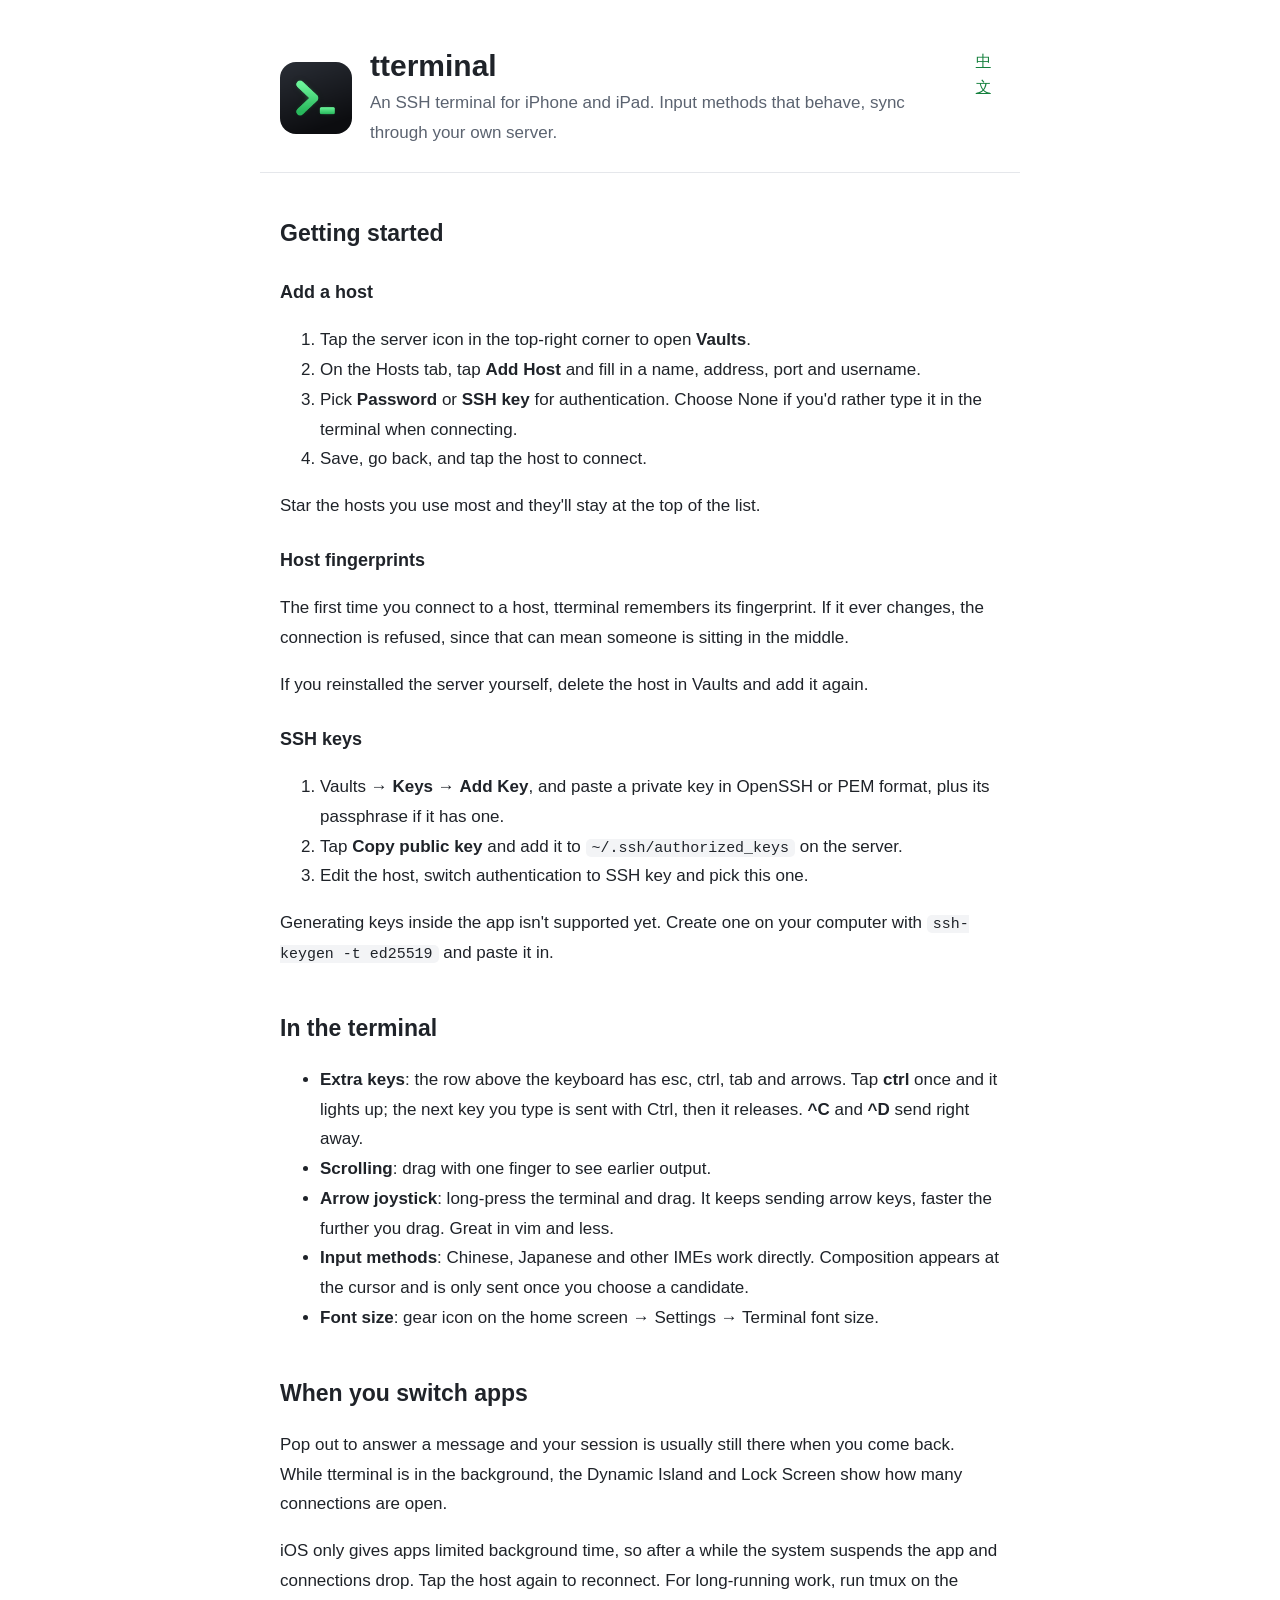
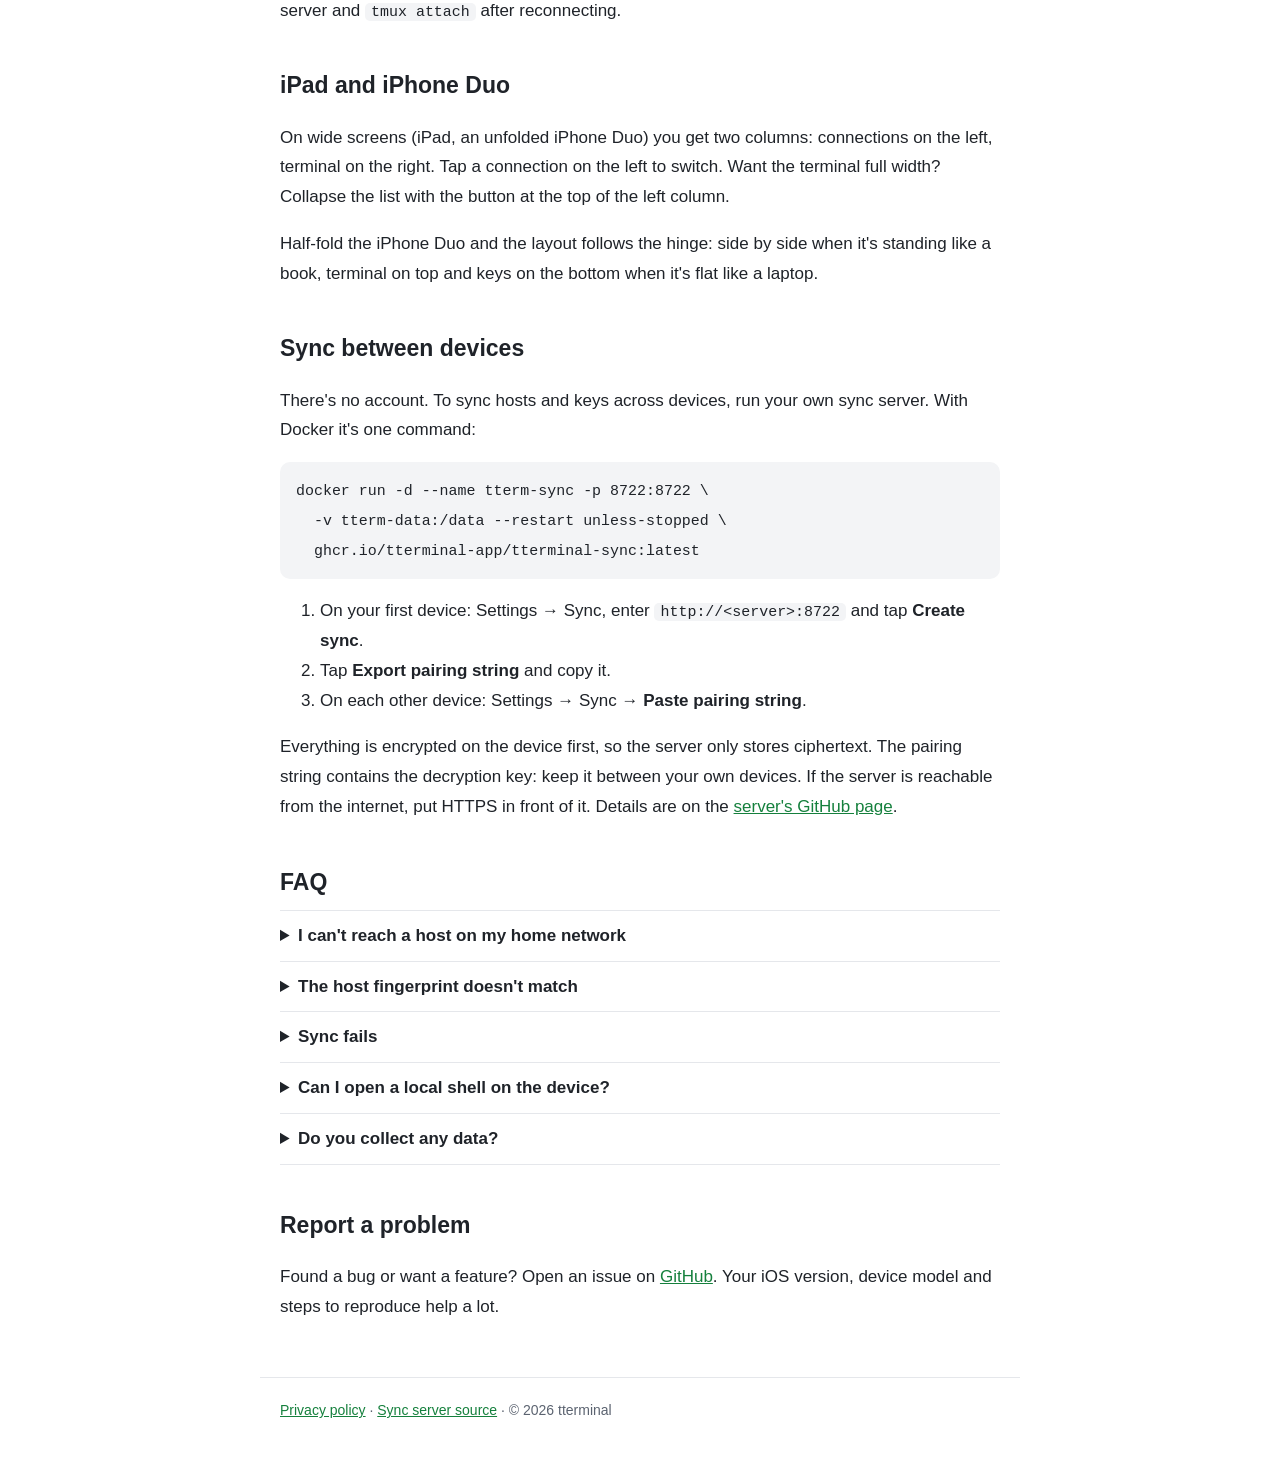
==== docs/en/index.html @ 8f226e0b "Initial release of the tterminal sync server Self-hosted, zero-knowledge sync for tterminal: the ser" ====
<!doctype html>
<html lang="en">
<head>
<meta charset="utf-8">
<meta name="viewport" content="width=device-width, initial-scale=1">
<title>tterminal Help</title>
<meta name="description" content="tterminal, an SSH terminal for iPhone and iPad. Getting started, self-hosted sync and FAQ.">
<link rel="icon" href="../icon.png">
<link rel="stylesheet" href="../style.css">
</head>
<body>
<header>
  <img src="../icon.png" alt="" width="72" height="72">
  <div>
    <h1>tterminal</h1>
    <p>An SSH terminal for iPhone and iPad. Input methods that behave, sync through your own server.</p>
  </div>
  <nav><a href="../">中文</a></nav>
</header>

<main>
<section>
  <h2>Getting started</h2>
  <h3>Add a host</h3>
  <ol>
    <li>Tap the server icon in the top-right corner to open <b>Vaults</b>.</li>
    <li>On the Hosts tab, tap <b>Add Host</b> and fill in a name, address, port and username.</li>
    <li>Pick <b>Password</b> or <b>SSH key</b> for authentication. Choose None if you'd rather type it in the terminal when connecting.</li>
    <li>Save, go back, and tap the host to connect.</li>
  </ol>
  <p>Star the hosts you use most and they'll stay at the top of the list.</p>

  <h3>Host fingerprints</h3>
  <p>The first time you connect to a host, tterminal remembers its fingerprint. If it ever changes, the connection is refused, since that can mean someone is sitting in the middle.</p>
  <p>If you reinstalled the server yourself, delete the host in Vaults and add it again.</p>

  <h3>SSH keys</h3>
  <ol>
    <li>Vaults → <b>Keys</b> → <b>Add Key</b>, and paste a private key in OpenSSH or PEM format, plus its passphrase if it has one.</li>
    <li>Tap <b>Copy public key</b> and add it to <code>~/.ssh/authorized_keys</code> on the server.</li>
    <li>Edit the host, switch authentication to SSH key and pick this one.</li>
  </ol>
  <p>Generating keys inside the app isn't supported yet. Create one on your computer with <code>ssh-keygen -t ed25519</code> and paste it in.</p>
</section>

<section>
  <h2>In the terminal</h2>
  <ul>
    <li><b>Extra keys</b>: the row above the keyboard has esc, ctrl, tab and arrows. Tap <b>ctrl</b> once and it lights up; the next key you type is sent with Ctrl, then it releases. <b>^C</b> and <b>^D</b> send right away.</li>
    <li><b>Scrolling</b>: drag with one finger to see earlier output.</li>
    <li><b>Arrow joystick</b>: long-press the terminal and drag. It keeps sending arrow keys, faster the further you drag. Great in vim and less.</li>
    <li><b>Input methods</b>: Chinese, Japanese and other IMEs work directly. Composition appears at the cursor and is only sent once you choose a candidate.</li>
    <li><b>Font size</b>: gear icon on the home screen → Settings → Terminal font size.</li>
  </ul>
</section>

<section>
  <h2>When you switch apps</h2>
  <p>Pop out to answer a message and your session is usually still there when you come back. While tterminal is in the background, the Dynamic Island and Lock Screen show how many connections are open.</p>
  <p>iOS only gives apps limited background time, so after a while the system suspends the app and connections drop. Tap the host again to reconnect. For long-running work, run tmux on the server and <code>tmux attach</code> after reconnecting.</p>
</section>

<section>
  <h2>iPad and iPhone Duo</h2>
  <p>On wide screens (iPad, an unfolded iPhone Duo) you get two columns: connections on the left, terminal on the right. Tap a connection on the left to switch. Want the terminal full width? Collapse the list with the button at the top of the left column.</p>
  <p>Half-fold the iPhone Duo and the layout follows the hinge: side by side when it's standing like a book, terminal on top and keys on the bottom when it's flat like a laptop.</p>
</section>

<section>
  <h2>Sync between devices</h2>
  <p>There's no account. To sync hosts and keys across devices, run your own sync server. With Docker it's one command:</p>
  <pre><code>docker run -d --name tterm-sync -p 8722:8722 \
  -v tterm-data:/data --restart unless-stopped \
  ghcr.io/tterminal-app/tterminal-sync:latest</code></pre>
  <ol>
    <li>On your first device: Settings → Sync, enter <code>http://&lt;server&gt;:8722</code> and tap <b>Create sync</b>.</li>
    <li>Tap <b>Export pairing string</b> and copy it.</li>
    <li>On each other device: Settings → Sync → <b>Paste pairing string</b>.</li>
  </ol>
  <p>Everything is encrypted on the device first, so the server only stores ciphertext. The pairing string contains the decryption key: keep it between your own devices. If the server is reachable from the internet, put HTTPS in front of it. Details are on the <a href="https://github.com/tterminal-app/tterminal-sync">server's GitHub page</a>.</p>
</section>

<section>
  <h2>FAQ</h2>
  <details>
    <summary>I can't reach a host on my home network</summary>
    <p>Go to <b>Settings → Privacy &amp; Security → Local Network</b> on your iPhone and make sure tterminal is on. iOS asks the first time you connect to a local host; if you tapped Don't Allow, turn it on here.</p>
  </details>
  <details>
    <summary>The host fingerprint doesn't match</summary>
    <p>The host is presenting a different identity than last time. If you reinstalled or replaced it, delete it in Vaults and add it again. If you didn't change anything, don't connect until you've checked your network.</p>
  </details>
  <details>
    <summary>Sync fails</summary>
    <p>First check the phone can reach the server: open <code>http://&lt;server&gt;:8722/v1/health</code> in Safari and you should see <code>{"ok":true,...}</code>. A server on your LAN also needs the Local Network permission above.</p>
  </details>
  <details>
    <summary>Can I open a local shell on the device?</summary>
    <p>No. iOS doesn't let apps run other programs, so on iPhone and iPad tterminal is an SSH client only.</p>
  </details>
  <details>
    <summary>Do you collect any data?</summary>
    <p>No. There's no account, no analytics and no ads. Hosts and keys stay on your device, and with sync on they only go, encrypted, to your own server. See the <a href="../privacy.html#en">privacy policy</a>.</p>
  </details>
</section>

<section>
  <h2>Report a problem</h2>
  <p>Found a bug or want a feature? Open an issue on <a href="https://github.com/tterminal-app/tterminal-sync/issues">GitHub</a>. Your iOS version, device model and steps to reproduce help a lot.</p>
</section>
</main>

<footer>
  <a href="../privacy.html#en">Privacy policy</a> · <a href="https://github.com/tterminal-app/tterminal-sync">Sync server source</a> · © 2026 tterminal
</footer>
</body>
</html>
---- docs/style.css ----
:root {
  --bg: #ffffff;
  --fg: #1f2329;
  --muted: #5b6370;
  --line: #e5e7eb;
  --code-bg: #f3f4f6;
  --accent: #15803d;
}
@media (prefers-color-scheme: dark) {
  :root {
    --bg: #121418;
    --fg: #e5e7eb;
    --muted: #9ca3af;
    --line: #2a2e36;
    --code-bg: #1d2127;
    --accent: #4ade80;
  }
}
* { box-sizing: border-box; }
body {
  margin: 0;
  background: var(--bg);
  color: var(--fg);
  font: 17px/1.75 -apple-system, BlinkMacSystemFont, "PingFang TC", "Noto Sans TC", "Segoe UI", sans-serif;
}
header, main, footer { max-width: 760px; margin: 0 auto; padding: 0 20px; }
header {
  display: flex; align-items: center; gap: 18px;
  padding-top: 48px; padding-bottom: 24px; border-bottom: 1px solid var(--line);
}
header img { border-radius: 16px; flex: none; }
header h1 { margin: 0; font-size: 30px; line-height: 1.2; }
header p { margin: 4px 0 0; color: var(--muted); }
header nav { margin-left: auto; align-self: flex-start; font-size: 15px; }
h2 { font-size: 23px; margin: 40px 0 8px; }
h3 { font-size: 18px; margin: 24px 0 4px; }
a { color: var(--accent); }
code { background: var(--code-bg); border-radius: 5px; padding: 1px 6px; font: 0.88em ui-monospace, SFMono-Regular, Menlo, monospace; }
pre { background: var(--code-bg); border-radius: 10px; padding: 14px 16px; overflow-x: auto; }
pre code { padding: 0; background: none; }
details { border-top: 1px solid var(--line); padding: 10px 0; }
details:last-of-type { border-bottom: 1px solid var(--line); }
summary { cursor: pointer; font-weight: 600; }
footer { margin-top: 56px; padding-top: 20px; padding-bottom: 48px; border-top: 1px solid var(--line); color: var(--muted); font-size: 14px; }
@media (max-width: 560px) {
  header { flex-wrap: wrap; padding-top: 28px; }
  header nav { margin-left: 0; }
}
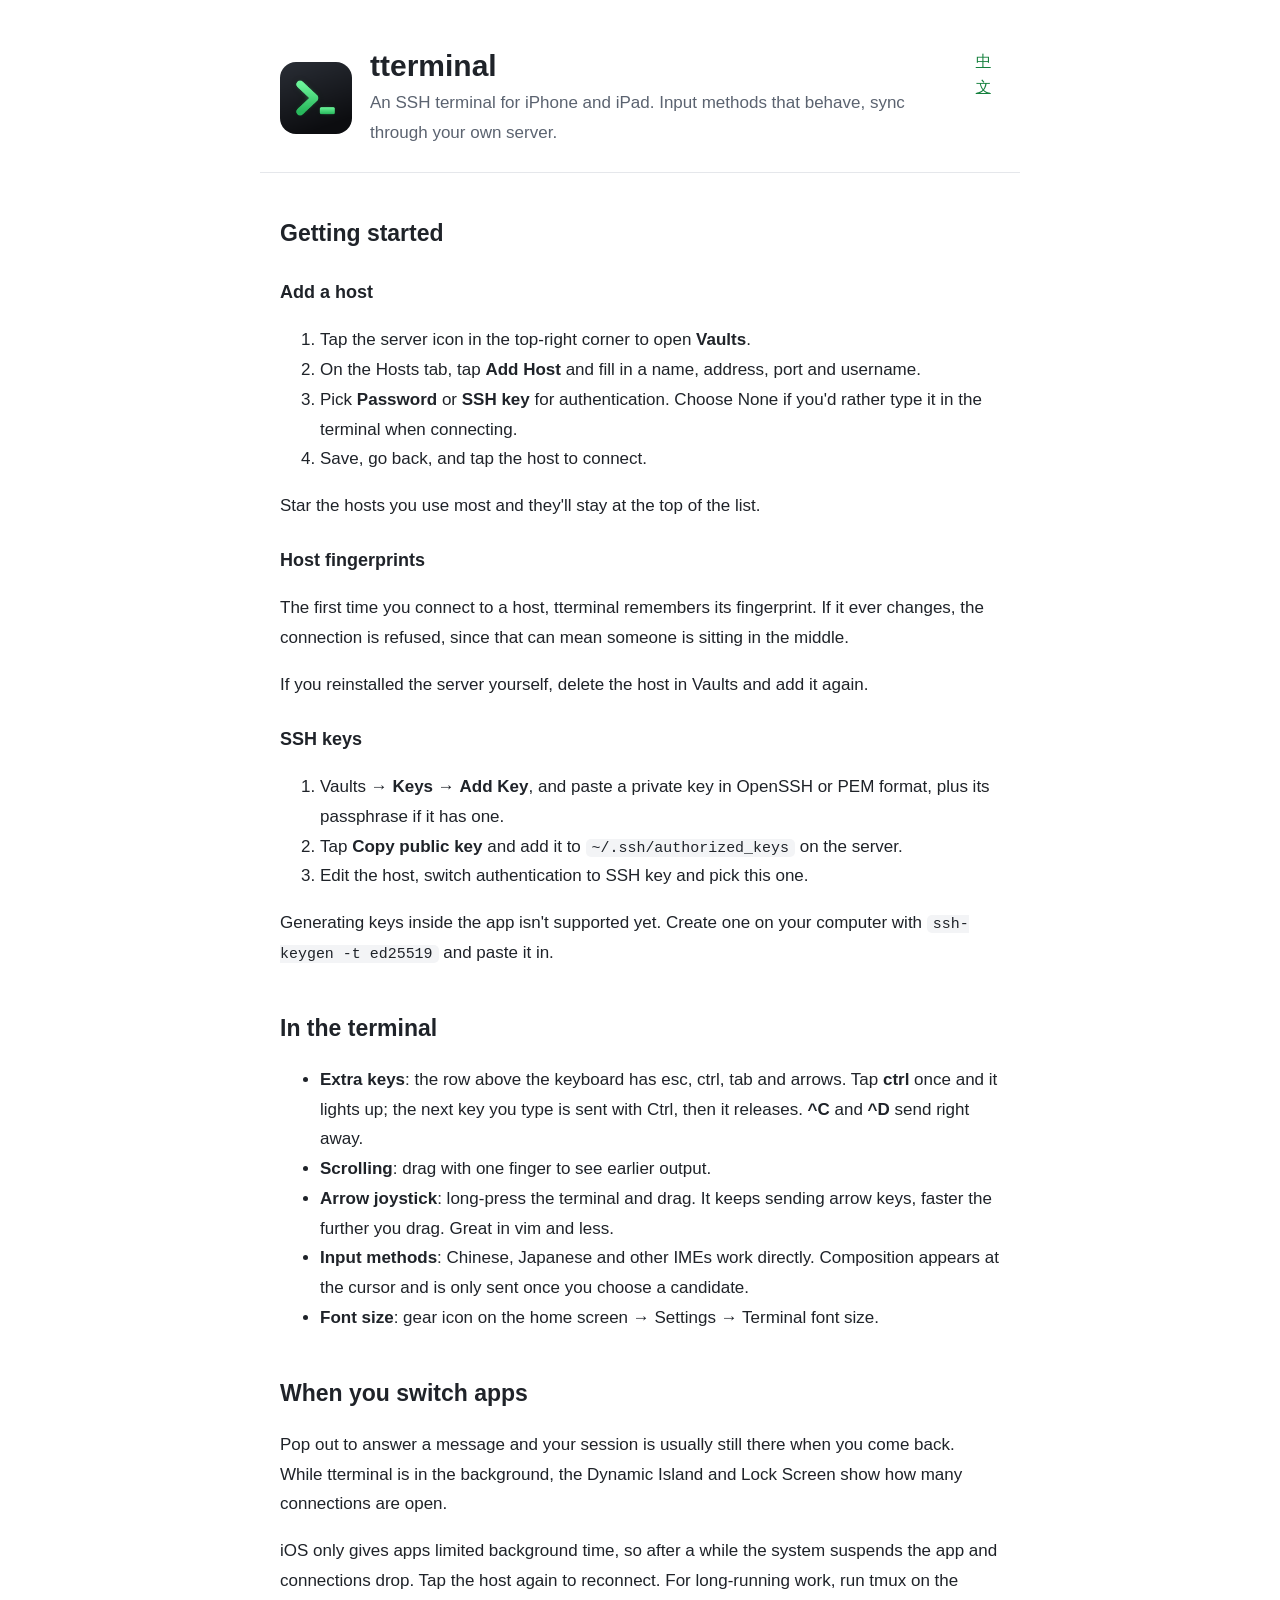
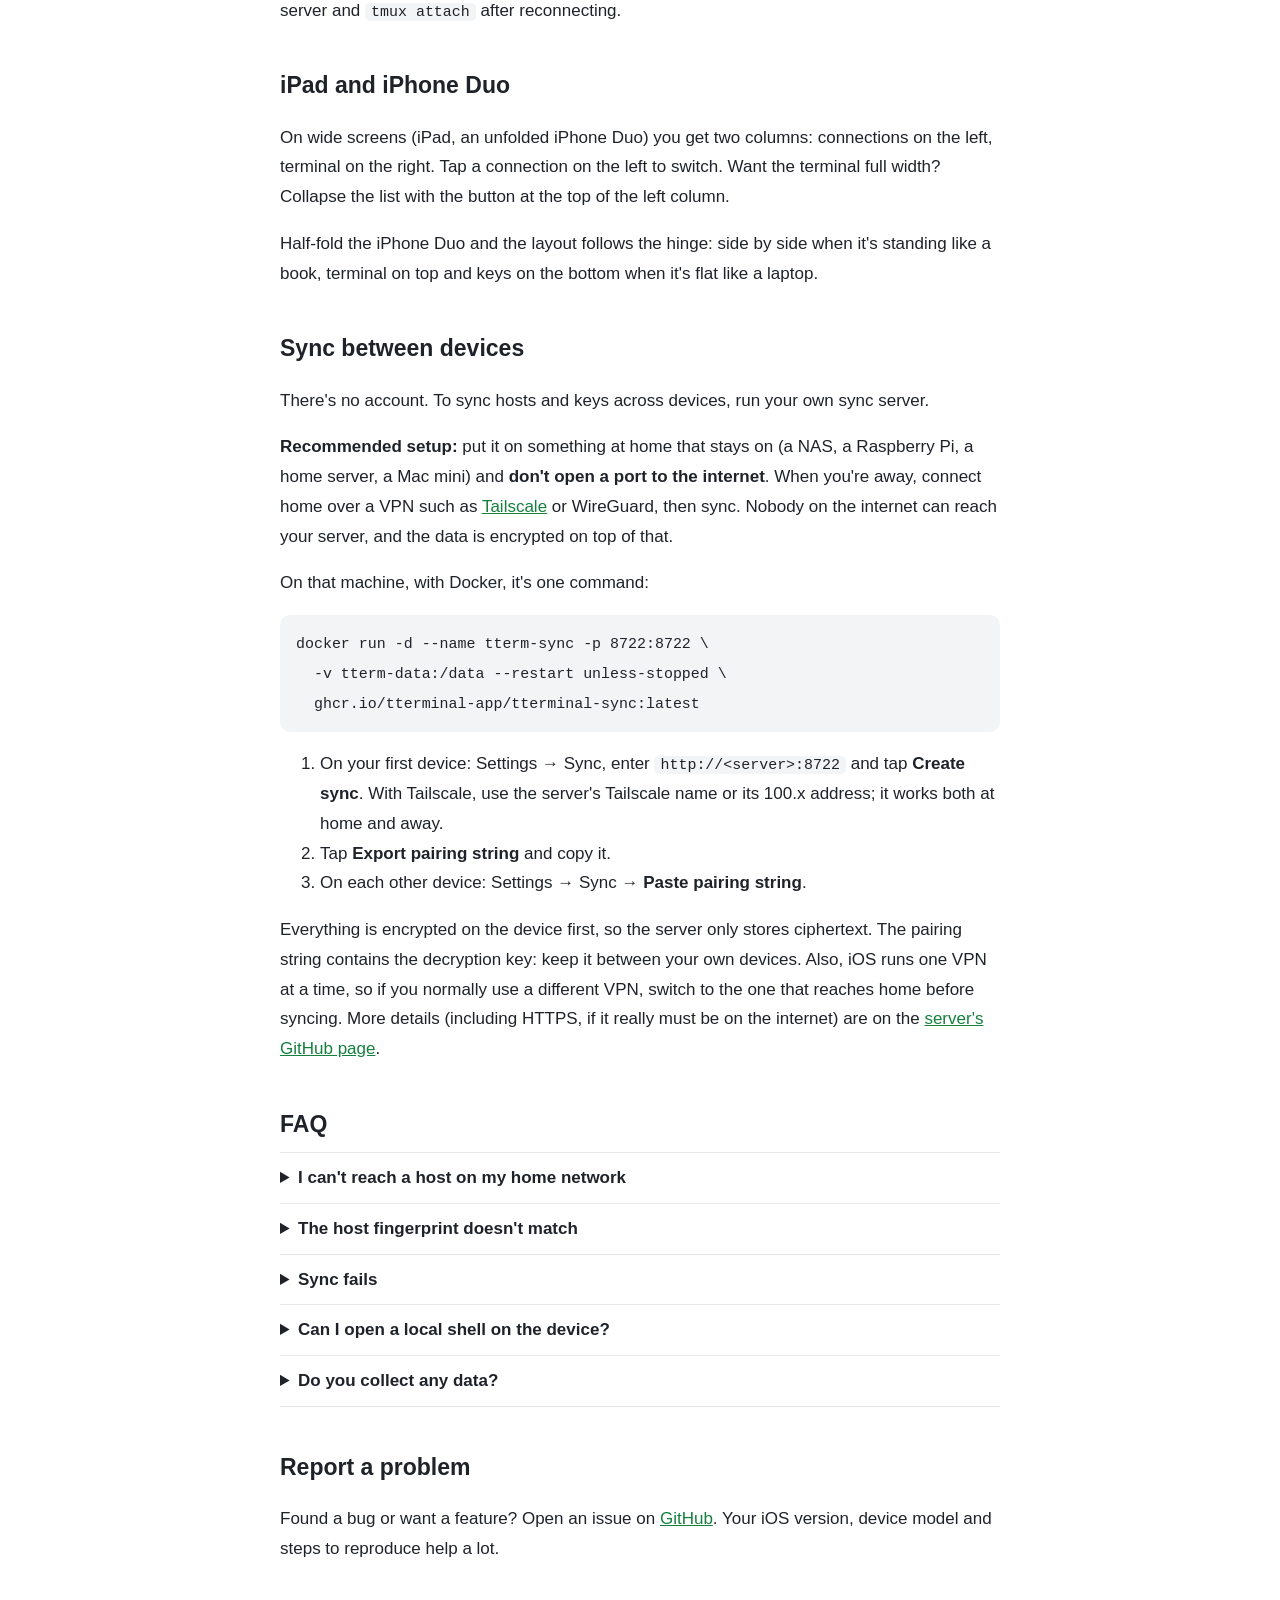
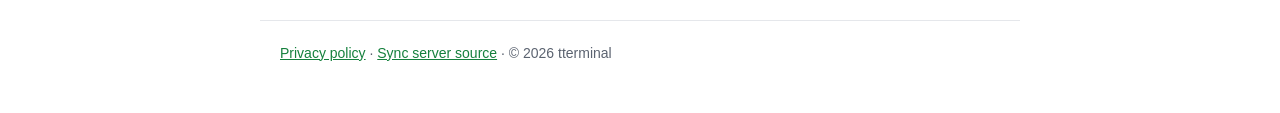
==== commit 67bae01a: "Recommend running sync at home and reaching it over a VPN Make home server + Tailscale/WireGuard the" ====
--- a/docs/en/index.html
+++ b/docs/en/index.html
@@ -68,16 +68,18 @@
 
 <section>
   <h2>Sync between devices</h2>
-  <p>There's no account. To sync hosts and keys across devices, run your own sync server. With Docker it's one command:</p>
+  <p>There's no account. To sync hosts and keys across devices, run your own sync server.</p>
+  <p><b>Recommended setup:</b> put it on something at home that stays on (a NAS, a Raspberry Pi, a home server, a Mac mini) and <b>don't open a port to the internet</b>. When you're away, connect home over a VPN such as <a href="https://tailscale.com/">Tailscale</a> or WireGuard, then sync. Nobody on the internet can reach your server, and the data is encrypted on top of that.</p>
+  <p>On that machine, with Docker, it's one command:</p>
   <pre><code>docker run -d --name tterm-sync -p 8722:8722 \
   -v tterm-data:/data --restart unless-stopped \
   ghcr.io/tterminal-app/tterminal-sync:latest</code></pre>
   <ol>
-    <li>On your first device: Settings → Sync, enter <code>http://&lt;server&gt;:8722</code> and tap <b>Create sync</b>.</li>
+    <li>On your first device: Settings → Sync, enter <code>http://&lt;server&gt;:8722</code> and tap <b>Create sync</b>. With Tailscale, use the server's Tailscale name or its 100.x address; it works both at home and away.</li>
     <li>Tap <b>Export pairing string</b> and copy it.</li>
     <li>On each other device: Settings → Sync → <b>Paste pairing string</b>.</li>
   </ol>
-  <p>Everything is encrypted on the device first, so the server only stores ciphertext. The pairing string contains the decryption key: keep it between your own devices. If the server is reachable from the internet, put HTTPS in front of it. Details are on the <a href="https://github.com/tterminal-app/tterminal-sync">server's GitHub page</a>.</p>
+  <p>Everything is encrypted on the device first, so the server only stores ciphertext. The pairing string contains the decryption key: keep it between your own devices. Also, iOS runs one VPN at a time, so if you normally use a different VPN, switch to the one that reaches home before syncing. More details (including HTTPS, if it really must be on the internet) are on the <a href="https://github.com/tterminal-app/tterminal-sync">server's GitHub page</a>.</p>
 </section>
 
 <section>
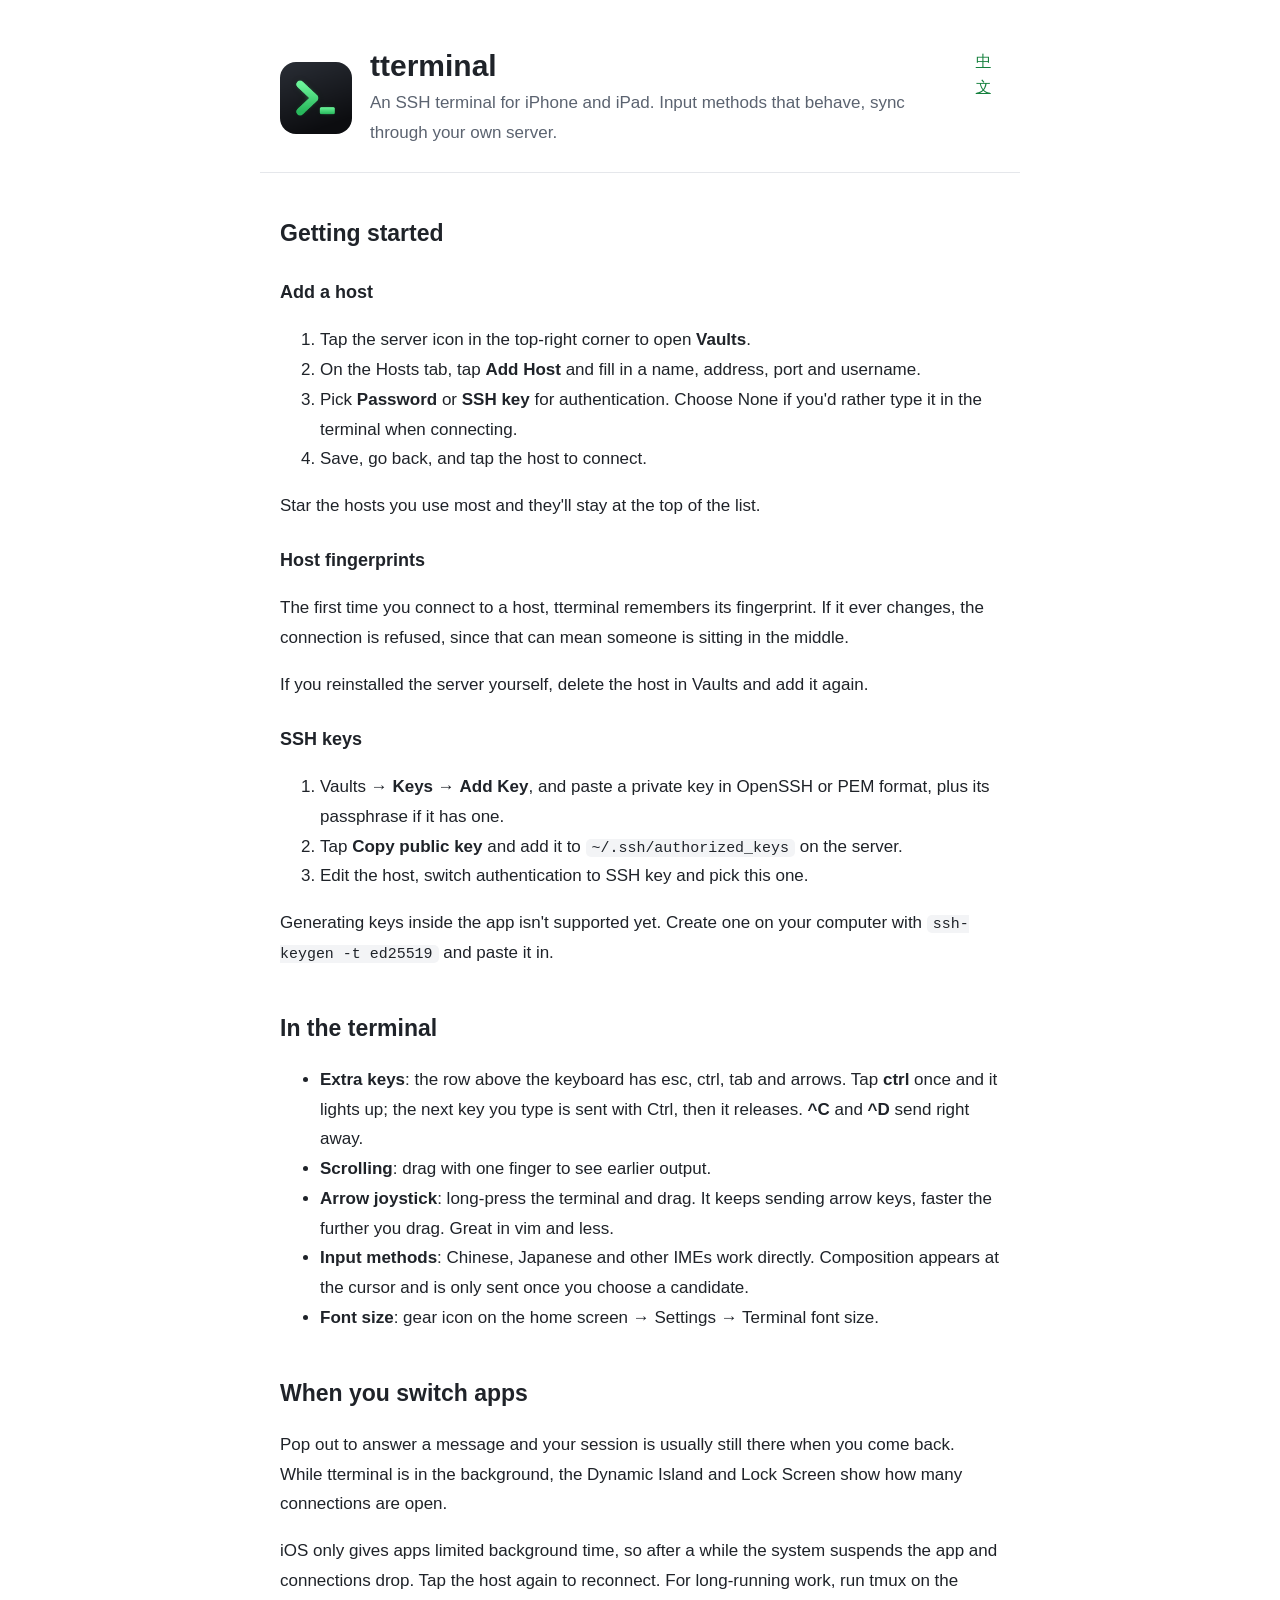
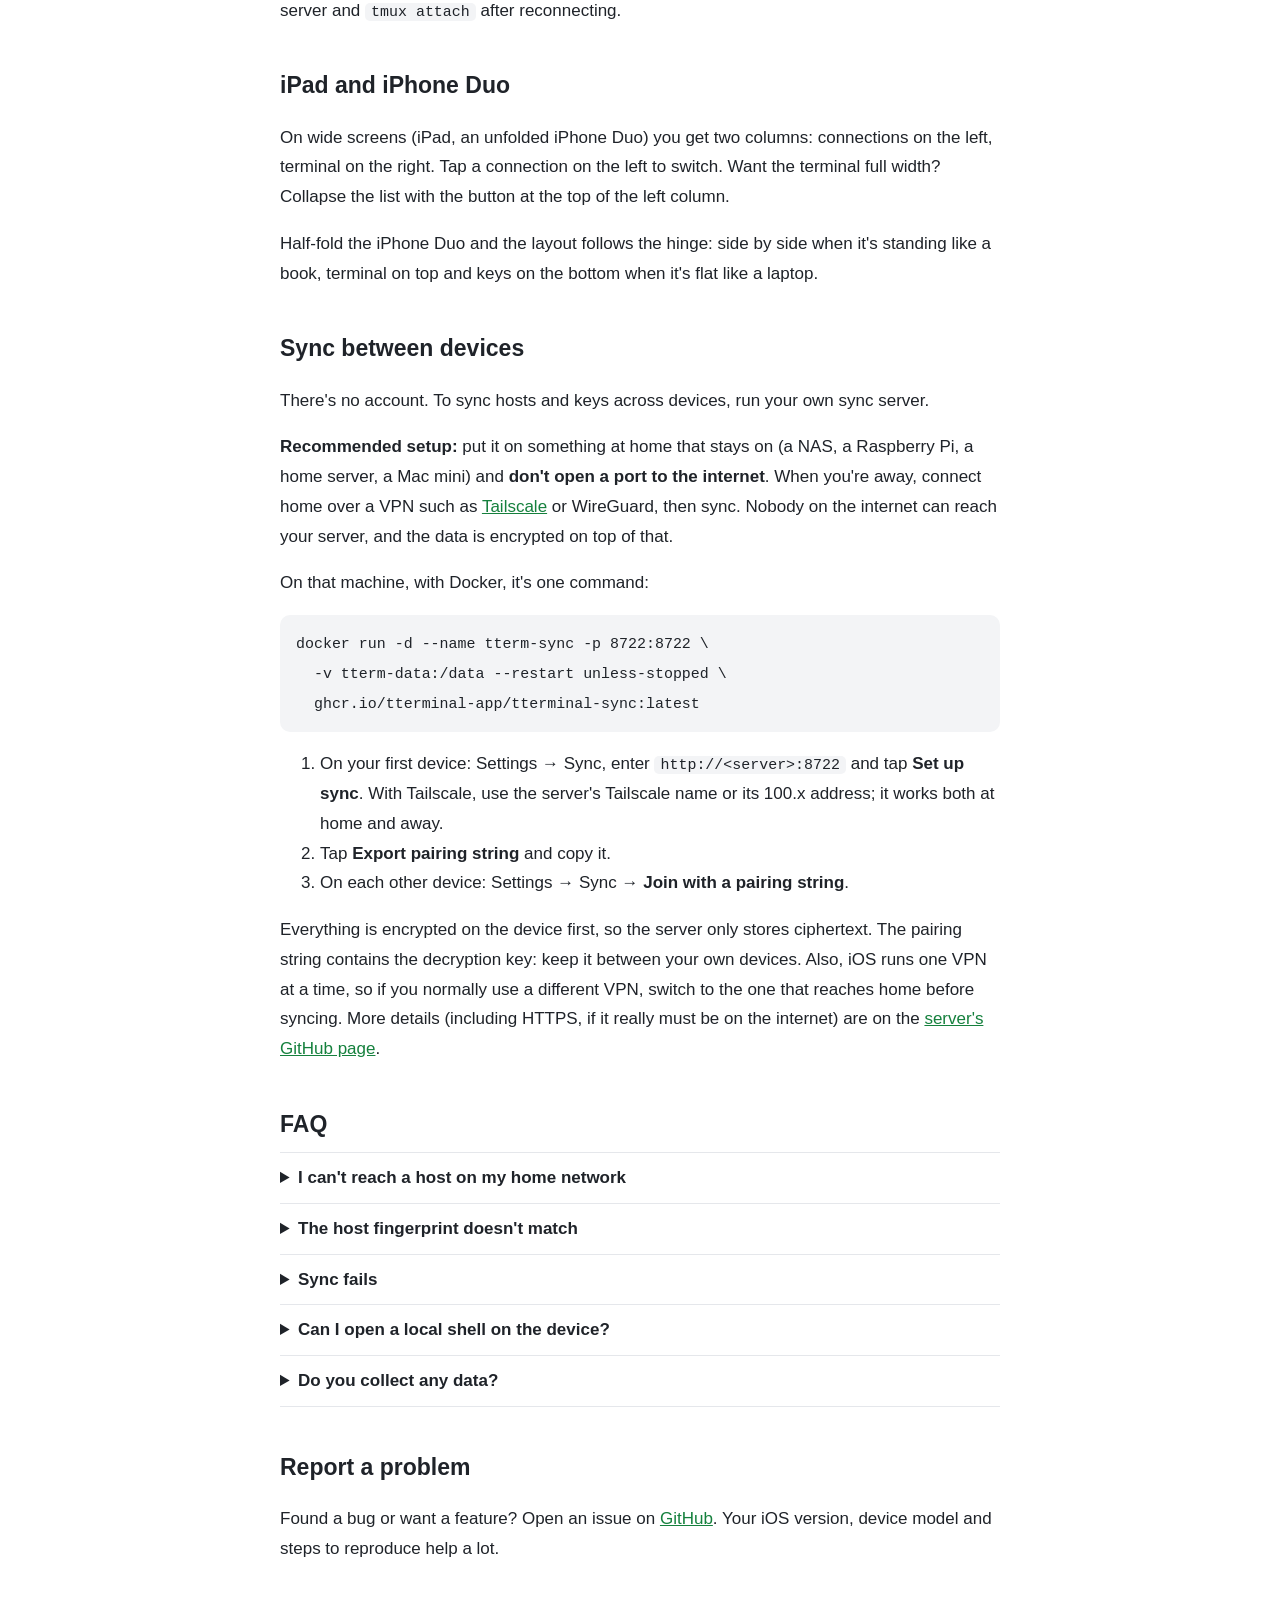
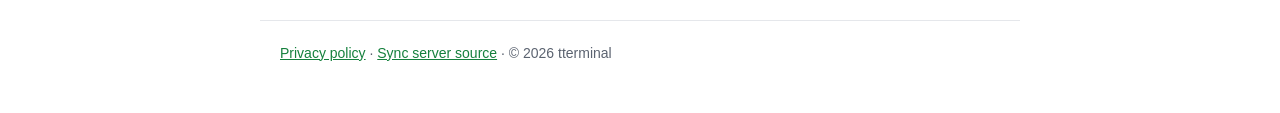
==== commit e62d2507: "vault: typed errors for pairing and decryption Pairing and decryption failures are now PairingError " ====
--- a/docs/en/index.html
+++ b/docs/en/index.html
@@ -75,9 +75,9 @@
   -v tterm-data:/data --restart unless-stopped \
   ghcr.io/tterminal-app/tterminal-sync:latest</code></pre>
   <ol>
-    <li>On your first device: Settings → Sync, enter <code>http://&lt;server&gt;:8722</code> and tap <b>Create sync</b>. With Tailscale, use the server's Tailscale name or its 100.x address; it works both at home and away.</li>
+    <li>On your first device: Settings → Sync, enter <code>http://&lt;server&gt;:8722</code> and tap <b>Set up sync</b>. With Tailscale, use the server's Tailscale name or its 100.x address; it works both at home and away.</li>
     <li>Tap <b>Export pairing string</b> and copy it.</li>
-    <li>On each other device: Settings → Sync → <b>Paste pairing string</b>.</li>
+    <li>On each other device: Settings → Sync → <b>Join with a pairing string</b>.</li>
   </ol>
   <p>Everything is encrypted on the device first, so the server only stores ciphertext. The pairing string contains the decryption key: keep it between your own devices. Also, iOS runs one VPN at a time, so if you normally use a different VPN, switch to the one that reaches home before syncing. More details (including HTTPS, if it really must be on the internet) are on the <a href="https://github.com/tterminal-app/tterminal-sync">server's GitHub page</a>.</p>
 </section>
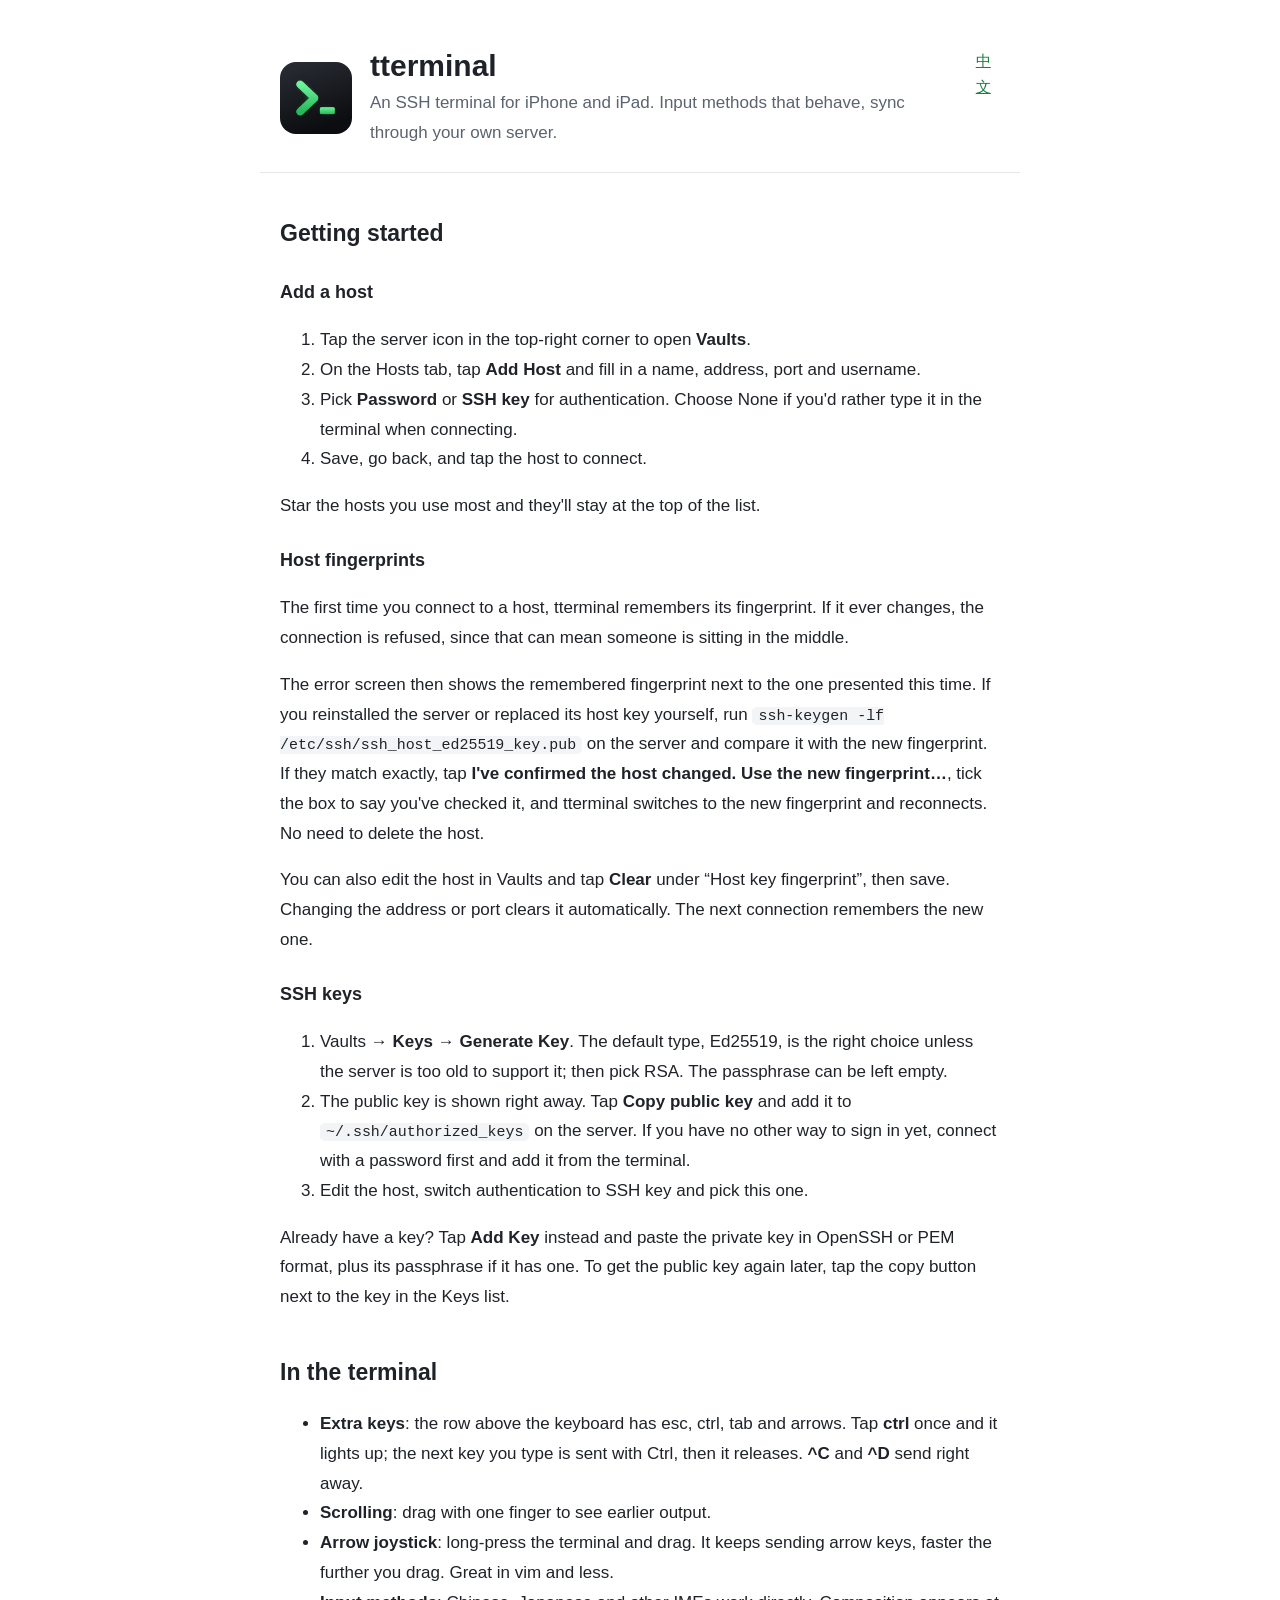
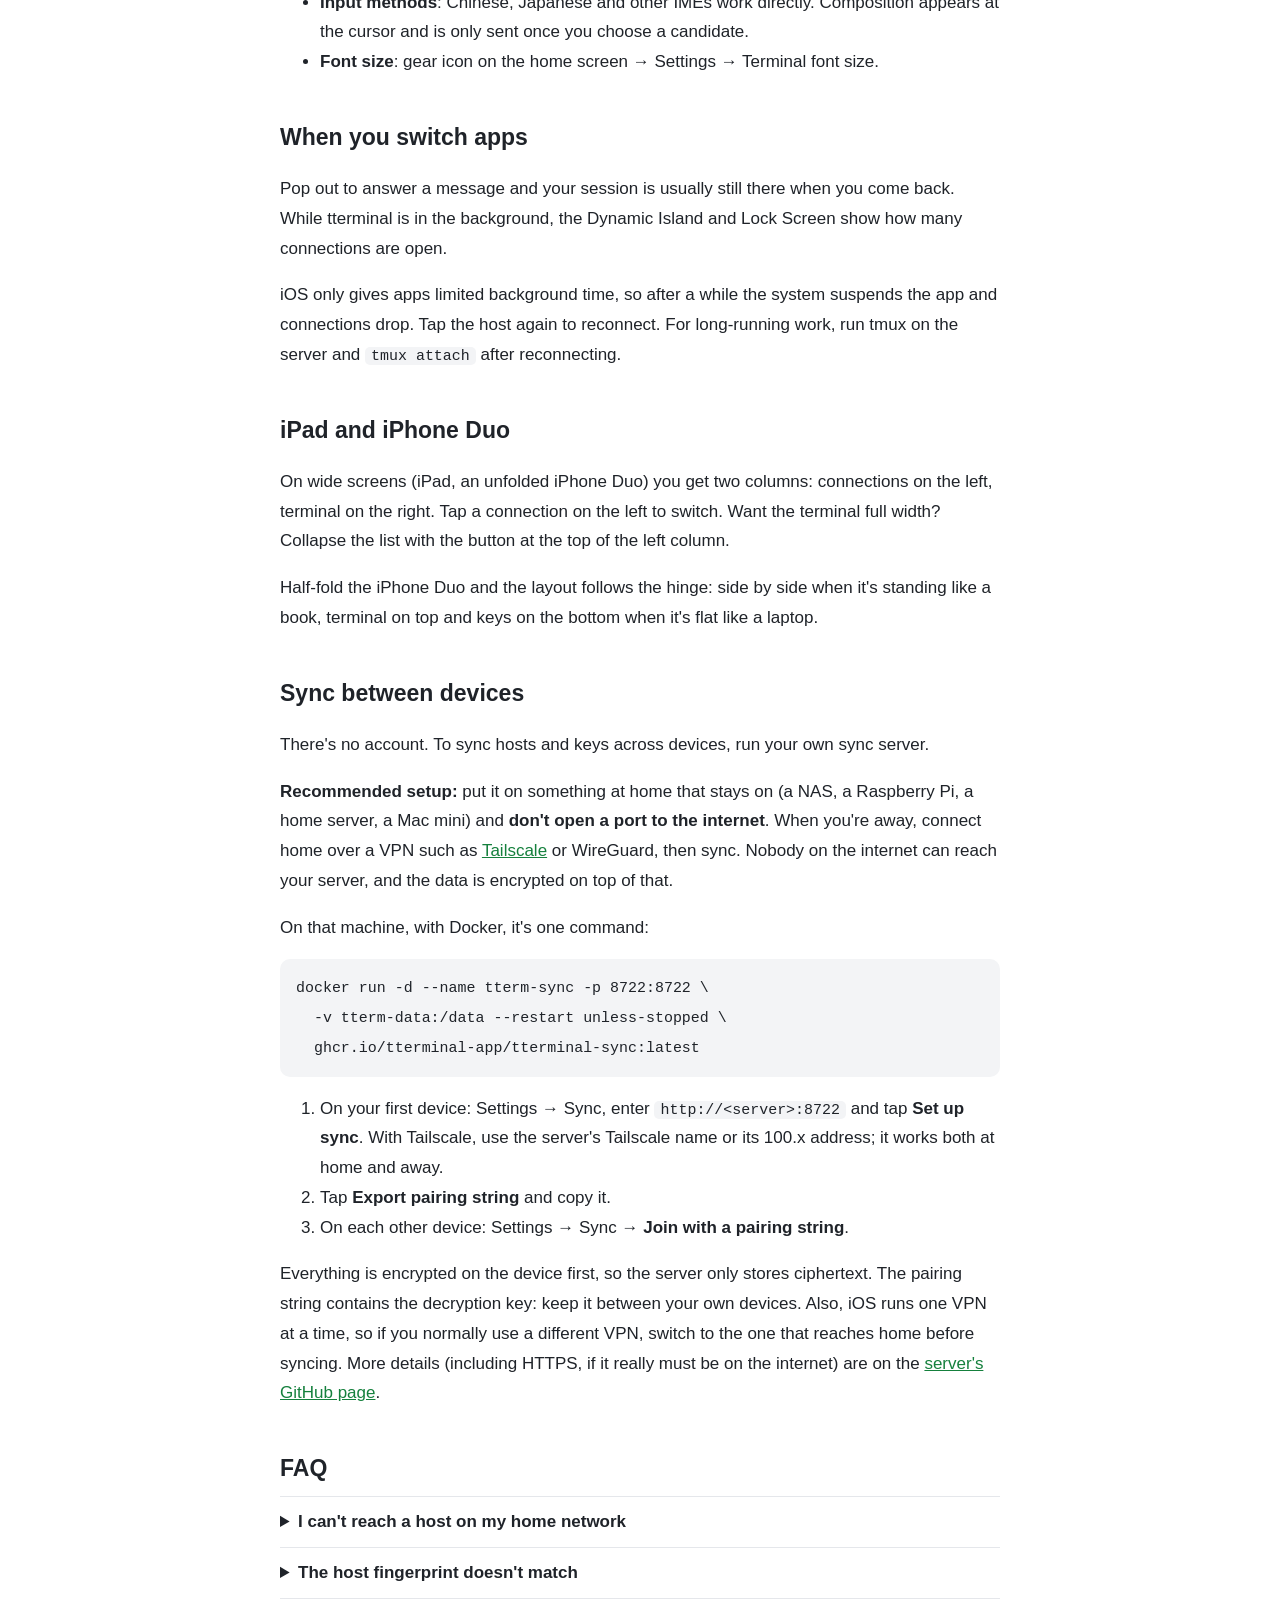
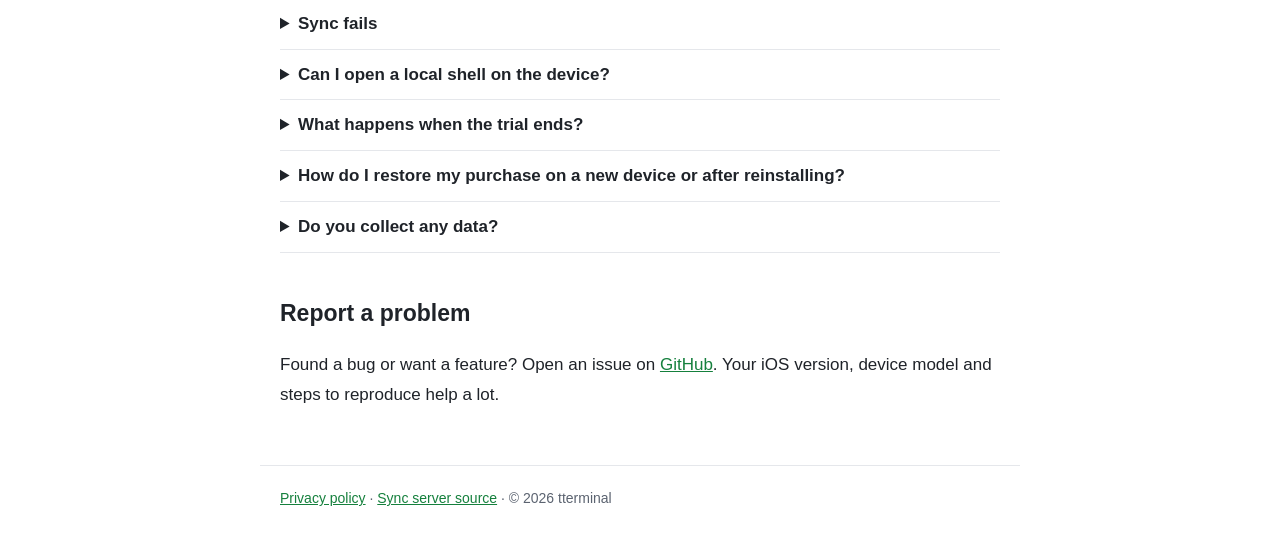
==== commit aa47296c: "docs: in-app key generation, fingerprint re-trust, trial FAQ" ====
--- a/docs/en/index.html
+++ b/docs/en/index.html
@@ -32,15 +32,16 @@
 
   <h3>Host fingerprints</h3>
   <p>The first time you connect to a host, tterminal remembers its fingerprint. If it ever changes, the connection is refused, since that can mean someone is sitting in the middle.</p>
-  <p>If you reinstalled the server yourself, delete the host in Vaults and add it again.</p>
+  <p>The error screen then shows the remembered fingerprint next to the one presented this time. If you reinstalled the server or replaced its host key yourself, run <code>ssh-keygen -lf /etc/ssh/ssh_host_ed25519_key.pub</code> on the server and compare it with the new fingerprint. If they match exactly, tap <b>I've confirmed the host changed. Use the new fingerprint…</b>, tick the box to say you've checked it, and tterminal switches to the new fingerprint and reconnects. No need to delete the host.</p>
+  <p>You can also edit the host in Vaults and tap <b>Clear</b> under “Host key fingerprint”, then save. Changing the address or port clears it automatically. The next connection remembers the new one.</p>
 
   <h3>SSH keys</h3>
   <ol>
-    <li>Vaults → <b>Keys</b> → <b>Add Key</b>, and paste a private key in OpenSSH or PEM format, plus its passphrase if it has one.</li>
-    <li>Tap <b>Copy public key</b> and add it to <code>~/.ssh/authorized_keys</code> on the server.</li>
+    <li>Vaults → <b>Keys</b> → <b>Generate Key</b>. The default type, Ed25519, is the right choice unless the server is too old to support it; then pick RSA. The passphrase can be left empty.</li>
+    <li>The public key is shown right away. Tap <b>Copy public key</b> and add it to <code>~/.ssh/authorized_keys</code> on the server. If you have no other way to sign in yet, connect with a password first and add it from the terminal.</li>
     <li>Edit the host, switch authentication to SSH key and pick this one.</li>
   </ol>
-  <p>Generating keys inside the app isn't supported yet. Create one on your computer with <code>ssh-keygen -t ed25519</code> and paste it in.</p>
+  <p>Already have a key? Tap <b>Add Key</b> instead and paste the private key in OpenSSH or PEM format, plus its passphrase if it has one. To get the public key again later, tap the copy button next to the key in the Keys list.</p>
 </section>
 
 <section>
@@ -90,7 +91,7 @@
   </details>
   <details>
     <summary>The host fingerprint doesn't match</summary>
-    <p>The host is presenting a different identity than last time. If you reinstalled or replaced it, delete it in Vaults and add it again. If you didn't change anything, don't connect until you've checked your network.</p>
+    <p>The host is presenting a different identity than last time. If you didn't change anything, don't connect until you've checked your network (are you on an unfamiliar Wi-Fi?). If you reinstalled or replaced it, check the new fingerprint as described under “Host fingerprints” above and switch to it. No need to delete the host.</p>
   </details>
   <details>
     <summary>Sync fails</summary>
@@ -99,6 +100,14 @@
   <details>
     <summary>Can I open a local shell on the device?</summary>
     <p>No. iOS doesn't let apps run other programs, so on iPhone and iPad tterminal is an SSH client only.</p>
+  </details>
+  <details>
+    <summary>What happens when the trial ends?</summary>
+    <p>Your hosts, keys, Vaults and sync all stay, and you can keep viewing, editing and syncing them. Only opening a new SSH connection needs an unlock. Unlocking is a one-time purchase that includes all future 1.x updates. There's no subscription, and nothing is charged when the trial ends.</p>
+  </details>
+  <details>
+    <summary>How do I restore my purchase on a new device or after reinstalling?</summary>
+    <p>Go to <b>Settings → Trial &amp; unlock → Restore purchases</b> and use the Apple Account you bought it with. The unlock screen has the same button. The trial is tied to your Apple Account too, so reinstalling or switching devices doesn't restart it.</p>
   </details>
   <details>
     <summary>Do you collect any data?</summary>
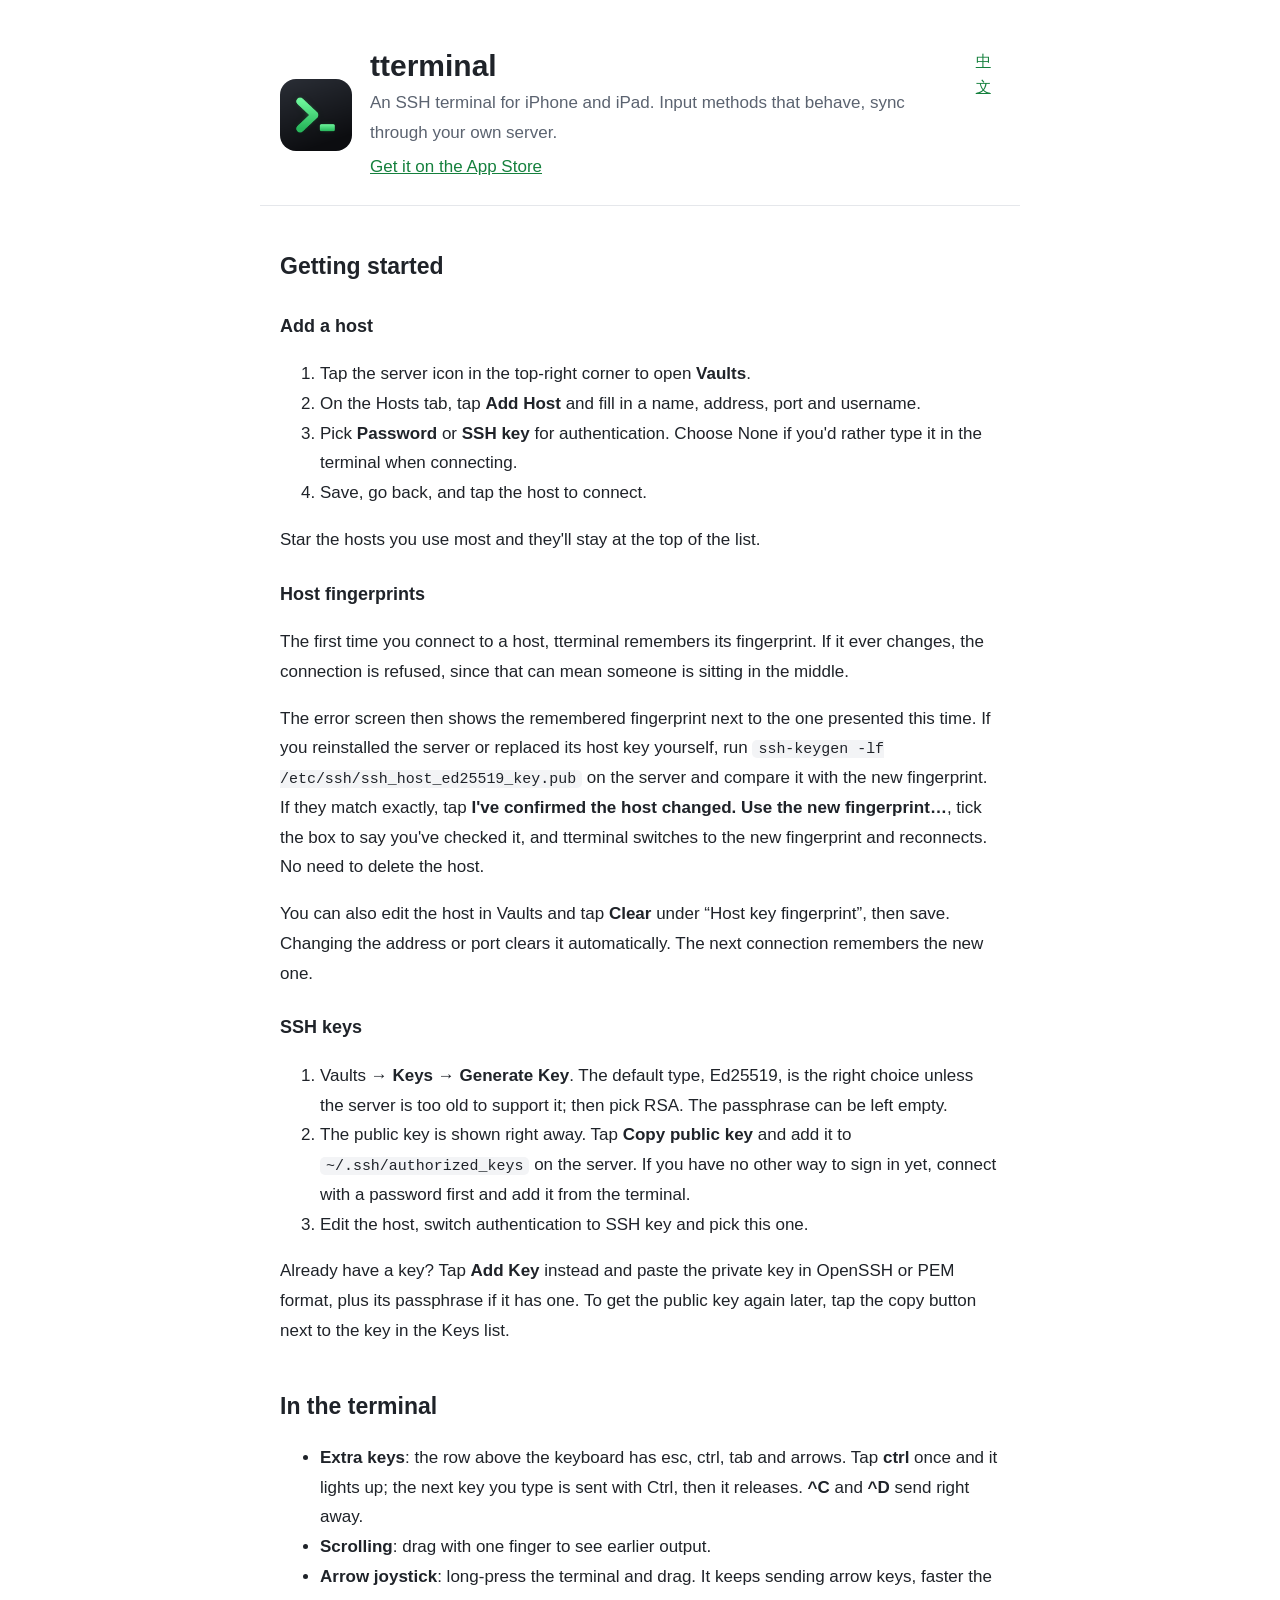
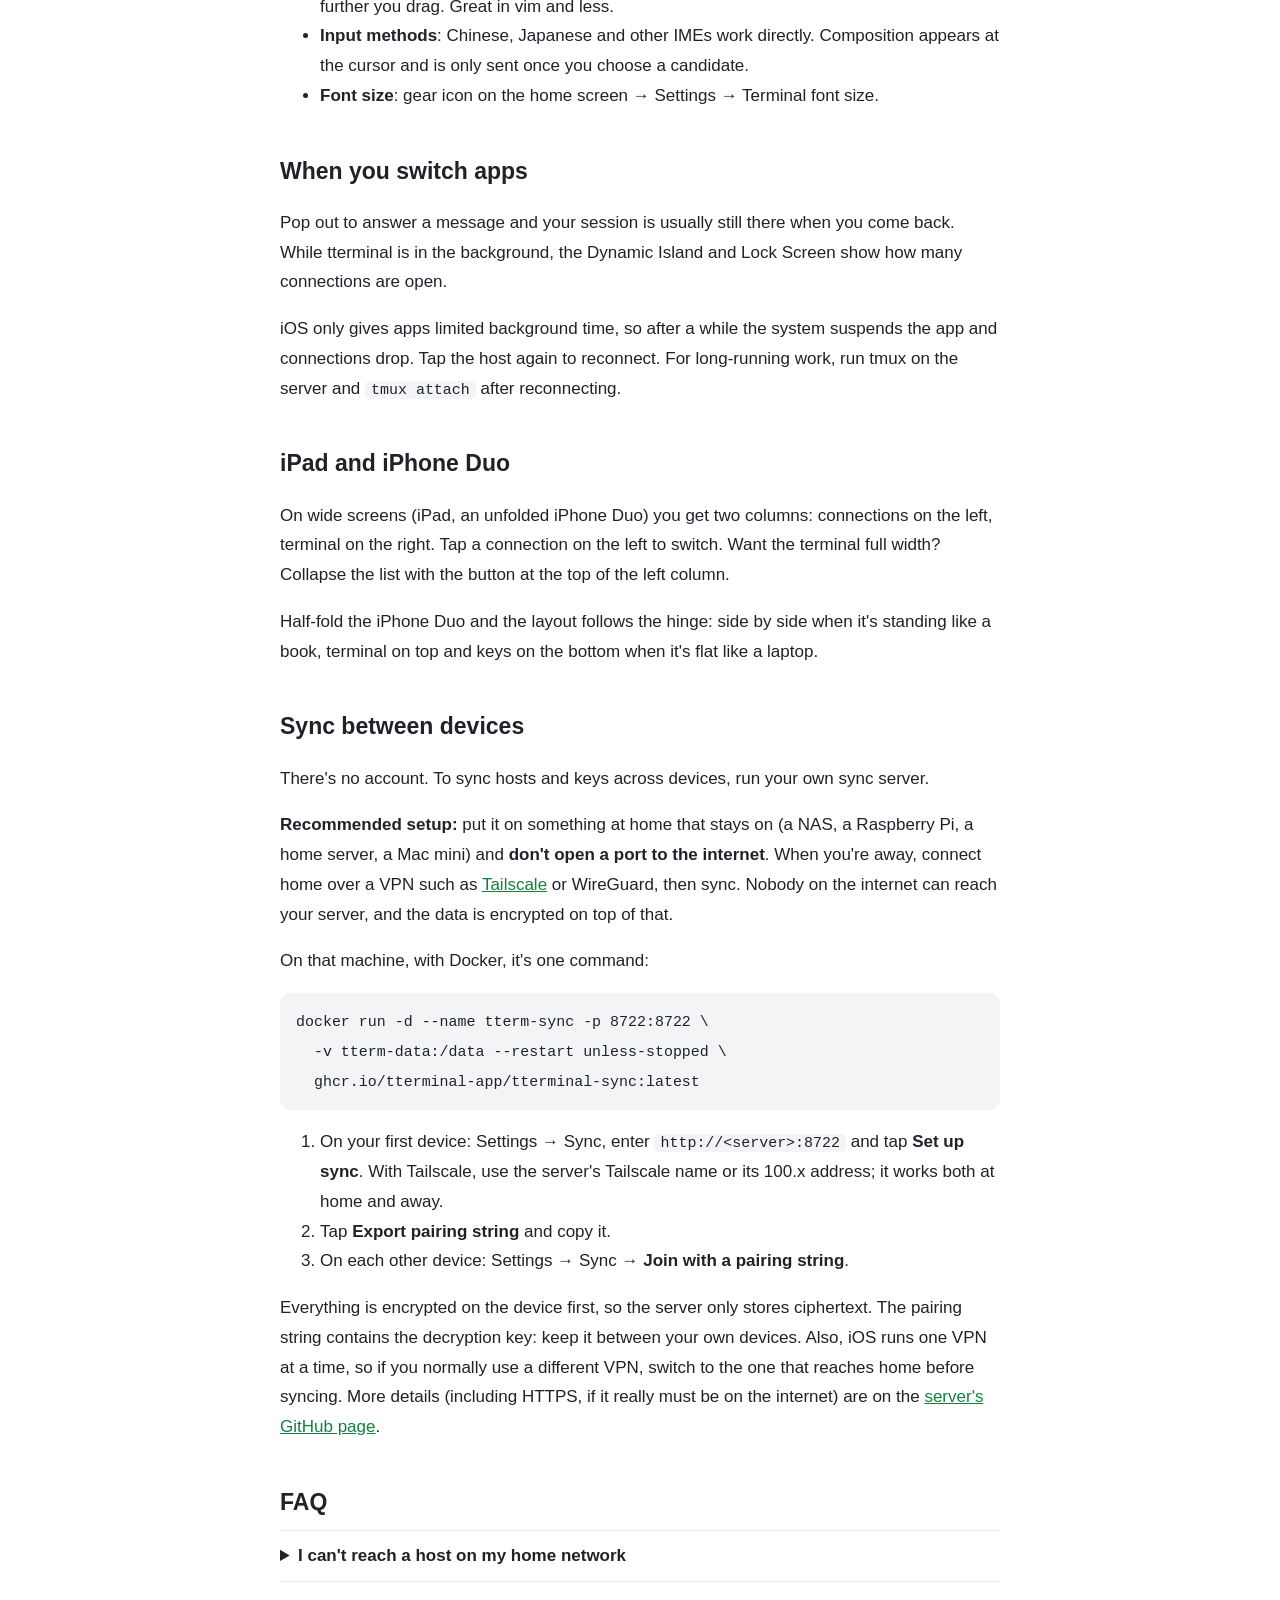
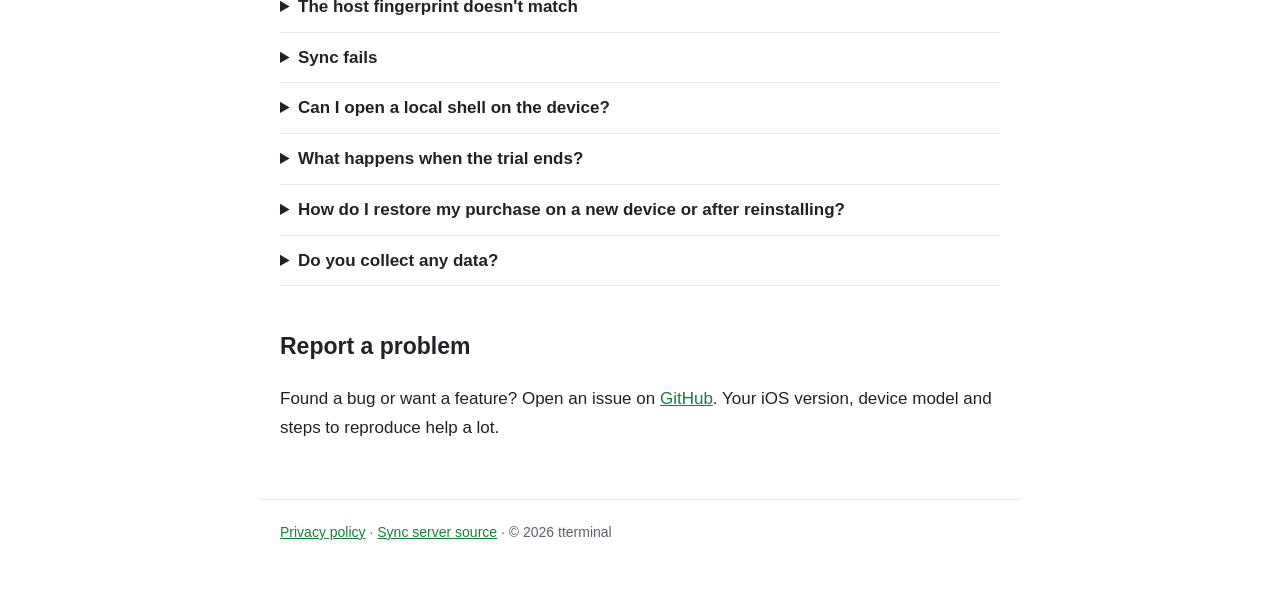
==== commit 87b96179: "docs: link the App Store listing Co-Authored-By: Claude Opus 5.5 <noreply@anthropic.com>" ====
--- a/docs/en/index.html
+++ b/docs/en/index.html
@@ -14,6 +14,7 @@
   <div>
     <h1>tterminal</h1>
     <p>An SSH terminal for iPhone and iPad. Input methods that behave, sync through your own server.</p>
+    <p><a href="https://apps.apple.com/app/id6823060766">Get it on the App Store</a></p>
   </div>
   <nav><a href="../">中文</a></nav>
 </header>
